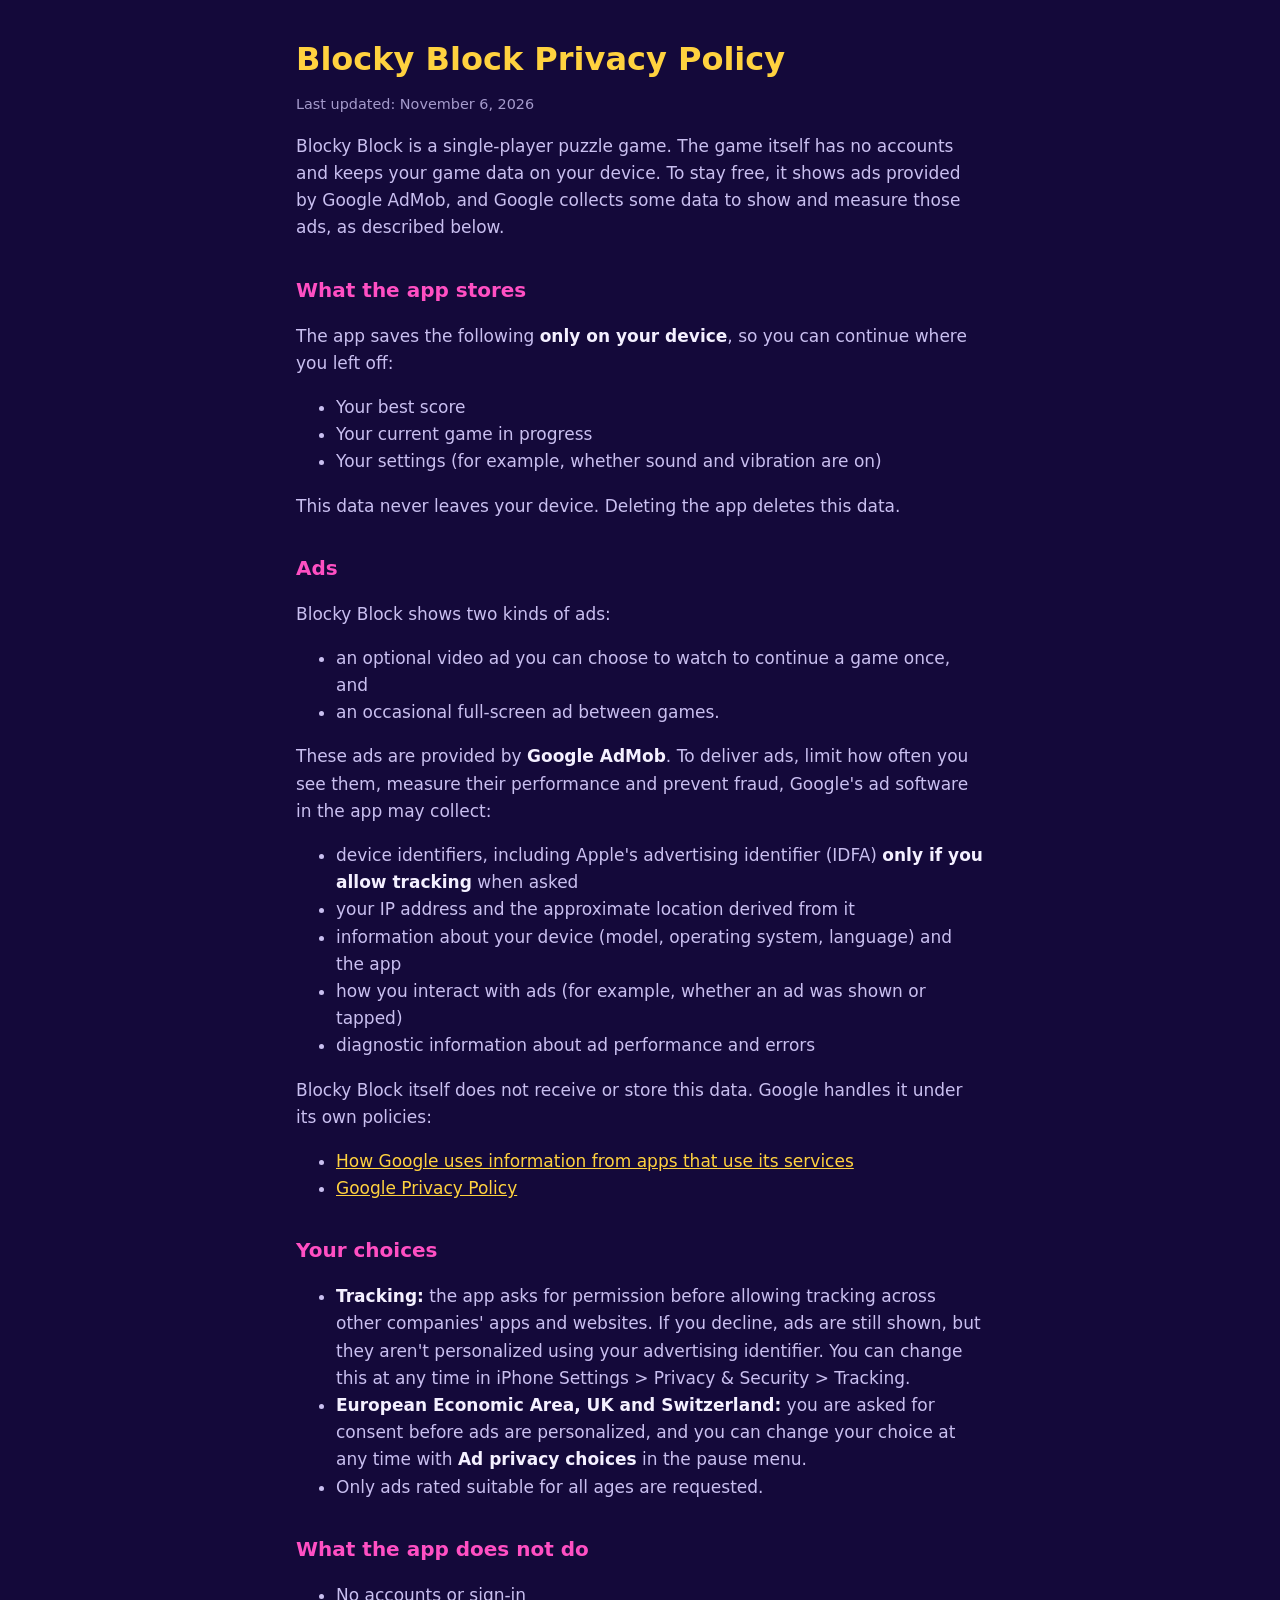
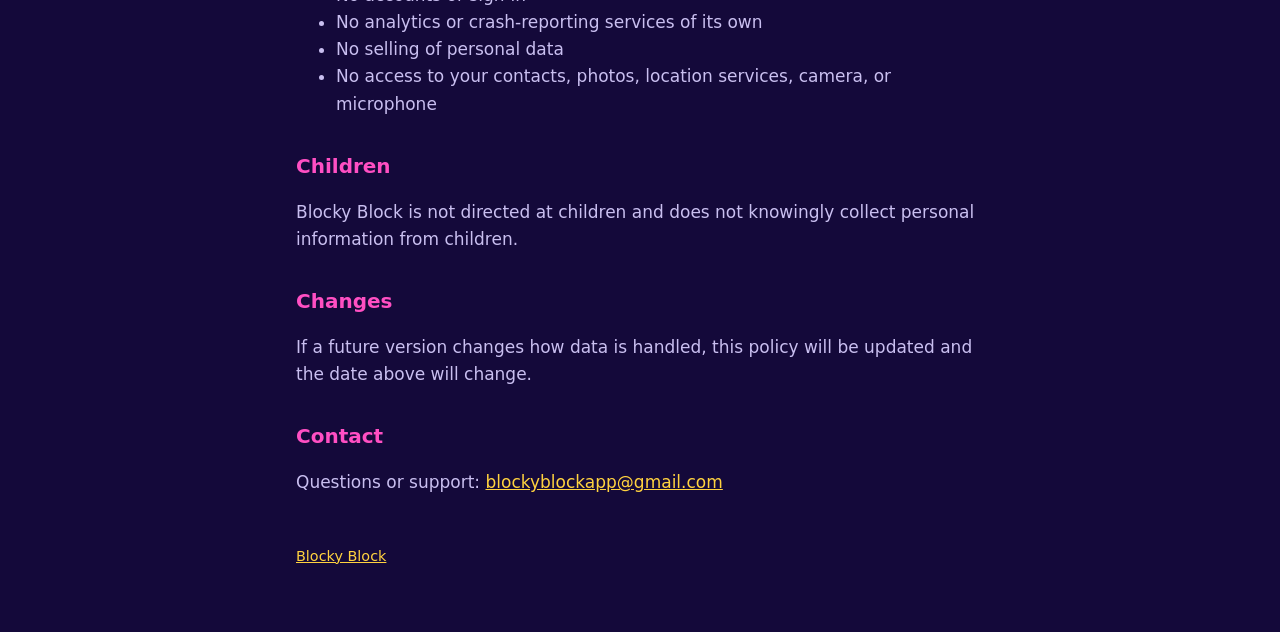
==== privacy.html @ 2774c0d6 "Add files via upload" ====
<!doctype html>
<html lang="en">
<head>
  <meta charset="utf-8">
  <meta name="viewport" content="width=device-width, initial-scale=1">
  <title>Blocky Block Privacy Policy</title>
  <link rel="stylesheet" href="style.css">
</head>
<body>
  <main>
    <h1>Blocky Block Privacy Policy</h1>
    <p class="muted">Last updated: November 6, 2026</p>

    <p>Blocky Block is a single-player puzzle game. The game itself has no accounts and keeps your game data on your device. To stay free, it shows ads provided by Google AdMob, and Google collects some data to show and measure those ads, as described below.</p>

    <h2>What the app stores</h2>
    <p>The app saves the following <strong>only on your device</strong>, so you can continue where you left off:</p>
    <ul>
      <li>Your best score</li>
      <li>Your current game in progress</li>
      <li>Your settings (for example, whether sound and vibration are on)</li>
    </ul>
    <p>This data never leaves your device. Deleting the app deletes this data.</p>

    <h2>Ads</h2>
    <p>Blocky Block shows two kinds of ads:</p>
    <ul>
      <li>an optional video ad you can choose to watch to continue a game once, and</li>
      <li>an occasional full-screen ad between games.</li>
    </ul>
    <p>These ads are provided by <strong>Google AdMob</strong>. To deliver ads, limit how often you see them, measure their performance and prevent fraud, Google's ad software in the app may collect:</p>
    <ul>
      <li>device identifiers, including Apple's advertising identifier (IDFA) <strong>only if you allow tracking</strong> when asked</li>
      <li>your IP address and the approximate location derived from it</li>
      <li>information about your device (model, operating system, language) and the app</li>
      <li>how you interact with ads (for example, whether an ad was shown or tapped)</li>
      <li>diagnostic information about ad performance and errors</li>
    </ul>
    <p>Blocky Block itself does not receive or store this data. Google handles it under its own policies:</p>
    <ul>
      <li><a href="https://policies.google.com/technologies/partner-sites">How Google uses information from apps that use its services</a></li>
      <li><a href="https://policies.google.com/privacy">Google Privacy Policy</a></li>
    </ul>

    <h2>Your choices</h2>
    <ul>
      <li><strong>Tracking:</strong> the app asks for permission before allowing tracking across other companies' apps and websites. If you decline, ads are still shown, but they aren't personalized using your advertising identifier. You can change this at any time in iPhone Settings &gt; Privacy &amp; Security &gt; Tracking.</li>
      <li><strong>European Economic Area, UK and Switzerland:</strong> you are asked for consent before ads are personalized, and you can change your choice at any time with <strong>Ad privacy choices</strong> in the pause menu.</li>
      <li>Only ads rated suitable for all ages are requested.</li>
    </ul>

    <h2>What the app does not do</h2>
    <ul>
      <li>No accounts or sign-in</li>
      <li>No analytics or crash-reporting services of its own</li>
      <li>No selling of personal data</li>
      <li>No access to your contacts, photos, location services, camera, or microphone</li>
    </ul>

    <h2>Children</h2>
    <p>Blocky Block is not directed at children and does not knowingly collect personal information from children.</p>

    <h2>Changes</h2>
    <p>If a future version changes how data is handled, this policy will be updated and the date above will change.</p>

    <h2>Contact</h2>
    <p>Questions or support: <a href="mailto:blockyblockapp@gmail.com">blockyblockapp@gmail.com</a></p>

    <footer><a href="./">Blocky Block</a></footer>
  </main>
</body>
</html>
---- style.css ----
:root {
  --bg: #14093a;
  --card: #22125a;
  --text: #f4f0ff;
  --soft: #c9bff0;
  --gold: #ffd23f;
  --pink: #ff4fc3;
}
* { box-sizing: border-box; }
body {
  margin: 0;
  background: var(--bg);
  color: var(--text);
  font: 17px/1.6 system-ui, -apple-system, "Segoe UI", Roboto, sans-serif;
}
main {
  max-width: 720px;
  margin: 0 auto;
  padding: 40px 16px 64px;
}
h1 { color: var(--gold); font-size: 2rem; line-height: 1.2; margin: 0 0 8px; }
h2 { color: var(--pink); font-size: 1.25rem; margin: 32px 0 8px; }
p, li { color: var(--soft); }
strong { color: var(--text); }
a { color: var(--gold); }
.muted { font-size: 0.9rem; opacity: 0.8; }
.card {
  background: var(--card);
  border-radius: 16px;
  padding: 20px;
  margin: 24px 0;
}
footer { margin-top: 48px; font-size: 0.9rem; color: var(--soft); }
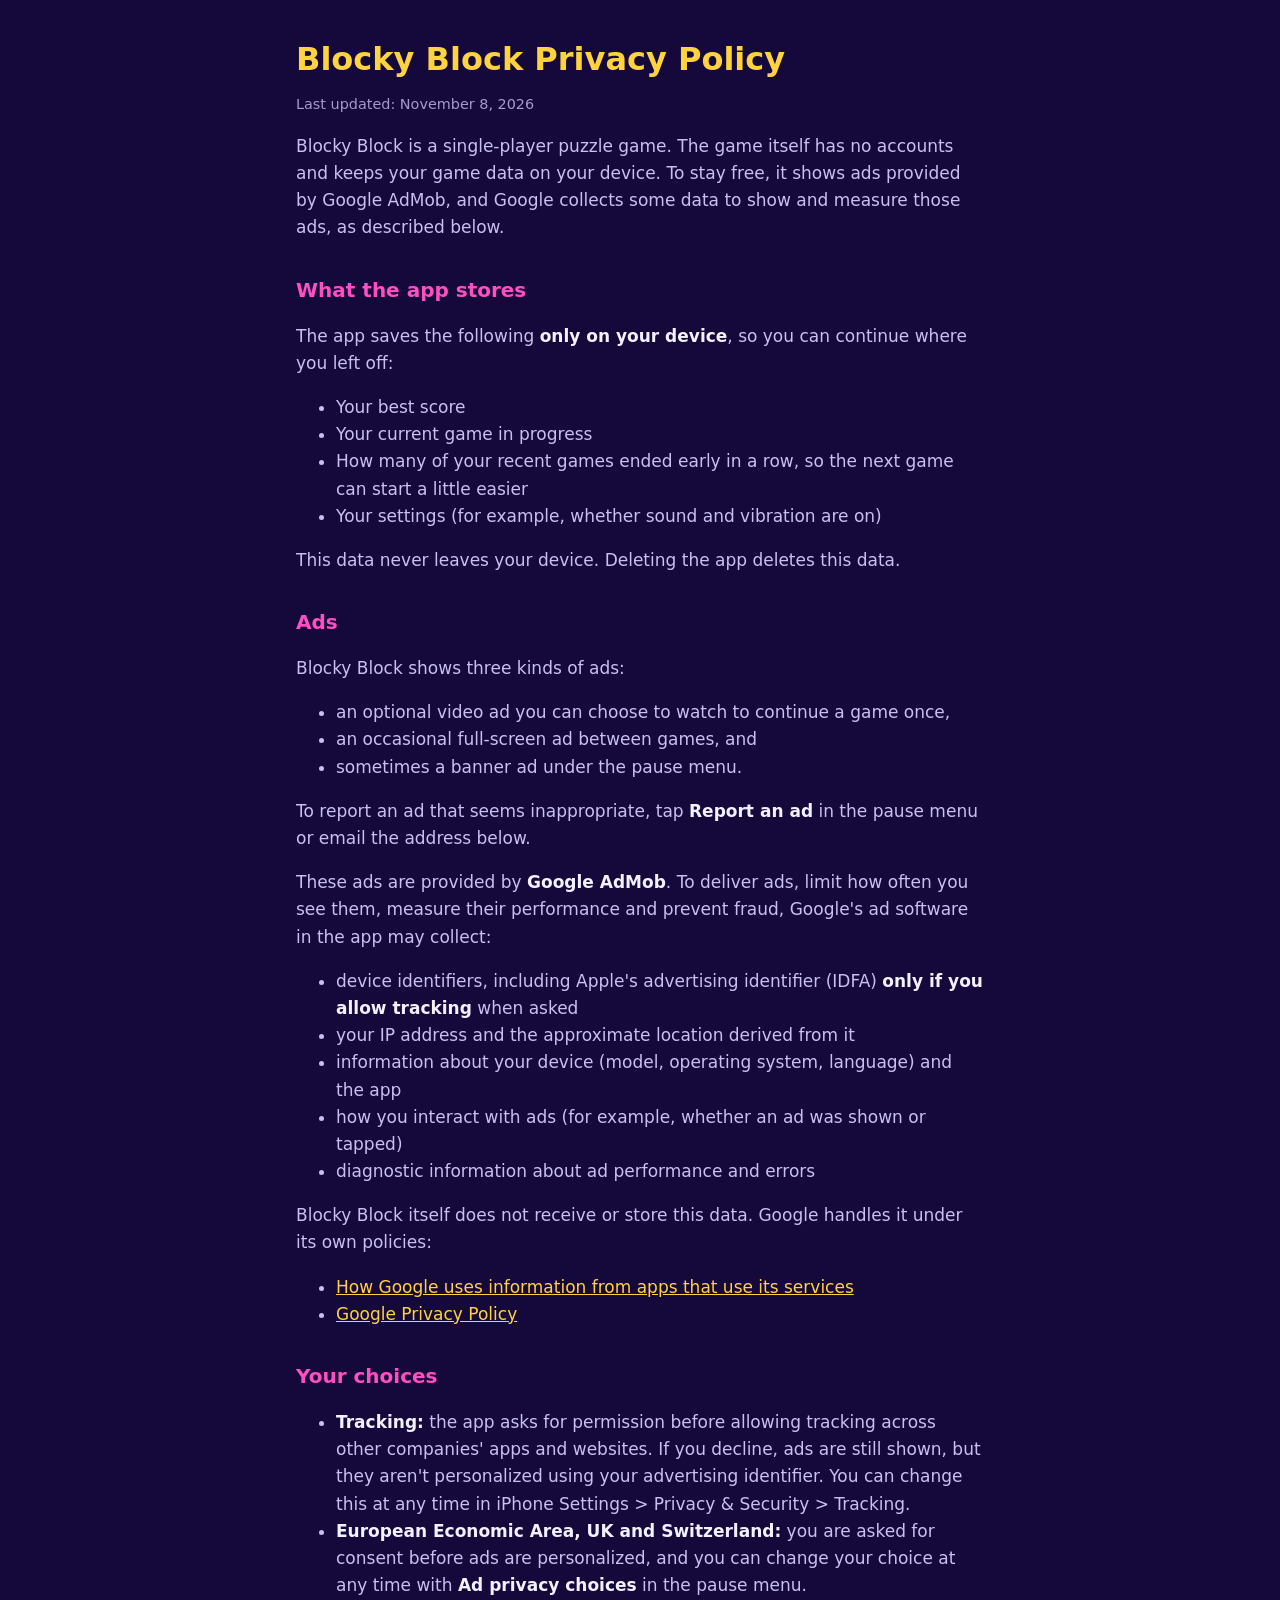
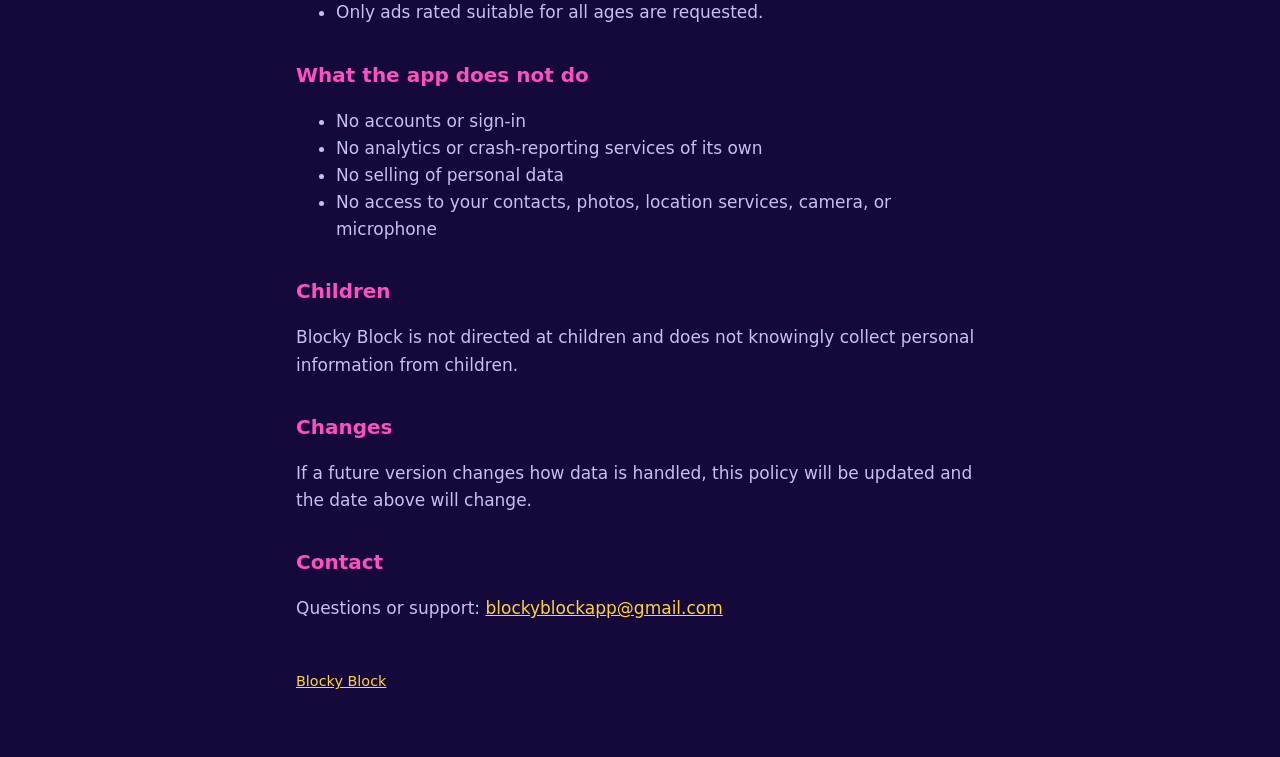
==== commit abc5ea92: "Revise privacy policy details and ad types Updated the last updated date and added new information a" ====
--- a/privacy.html
+++ b/privacy.html
@@ -9,7 +9,7 @@
 <body>
   <main>
     <h1>Blocky Block Privacy Policy</h1>
-    <p class="muted">Last updated: November 6, 2026</p>
+    <p class="muted">Last updated: November 8, 2026</p>
 
     <p>Blocky Block is a single-player puzzle game. The game itself has no accounts and keeps your game data on your device. To stay free, it shows ads provided by Google AdMob, and Google collects some data to show and measure those ads, as described below.</p>
 
@@ -18,16 +18,19 @@
     <ul>
       <li>Your best score</li>
       <li>Your current game in progress</li>
+      <li>How many of your recent games ended early in a row, so the next game can start a little easier</li>
       <li>Your settings (for example, whether sound and vibration are on)</li>
     </ul>
     <p>This data never leaves your device. Deleting the app deletes this data.</p>
 
     <h2>Ads</h2>
-    <p>Blocky Block shows two kinds of ads:</p>
+    <p>Blocky Block shows three kinds of ads:</p>
     <ul>
-      <li>an optional video ad you can choose to watch to continue a game once, and</li>
-      <li>an occasional full-screen ad between games.</li>
+      <li>an optional video ad you can choose to watch to continue a game once,</li>
+      <li>an occasional full-screen ad between games, and</li>
+      <li>sometimes a banner ad under the pause menu.</li>
     </ul>
+    <p>To report an ad that seems inappropriate, tap <strong>Report an ad</strong> in the pause menu or email the address below.</p>
     <p>These ads are provided by <strong>Google AdMob</strong>. To deliver ads, limit how often you see them, measure their performance and prevent fraud, Google's ad software in the app may collect:</p>
     <ul>
       <li>device identifiers, including Apple's advertising identifier (IDFA) <strong>only if you allow tracking</strong> when asked</li>
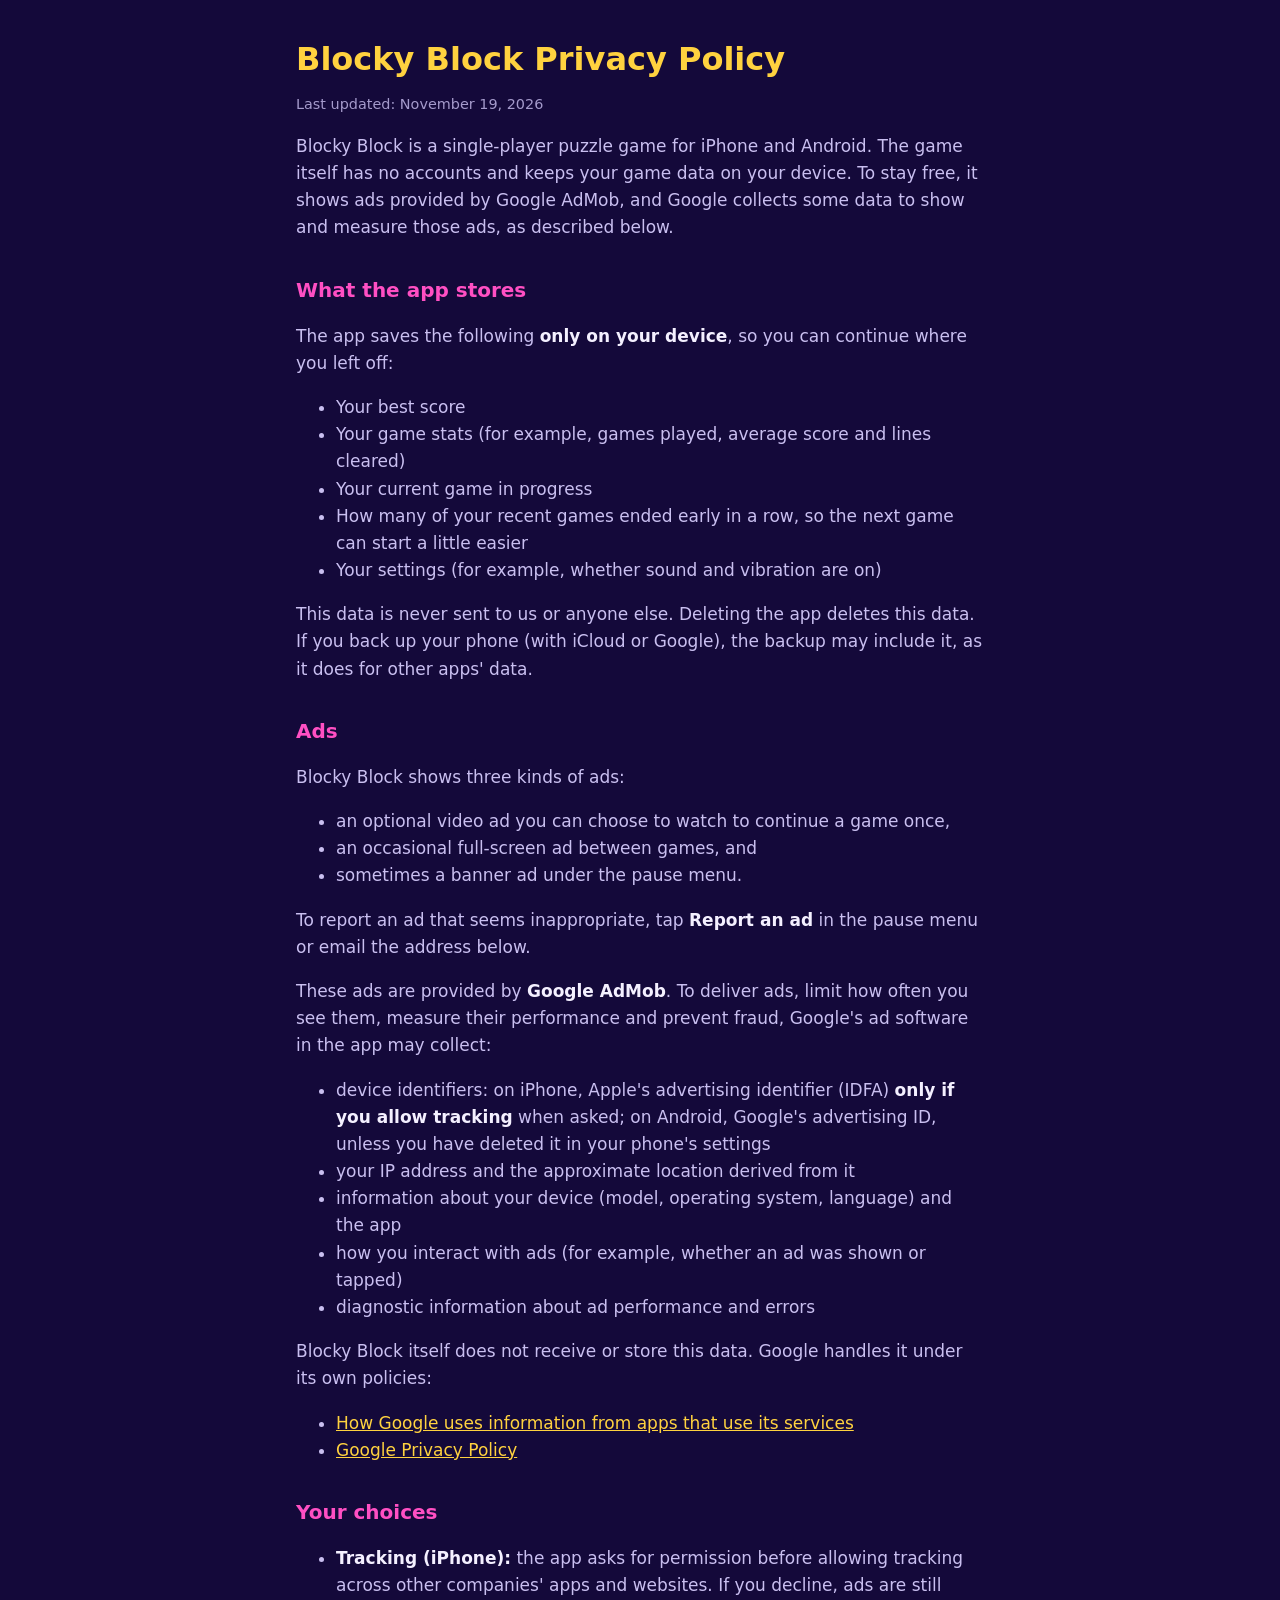
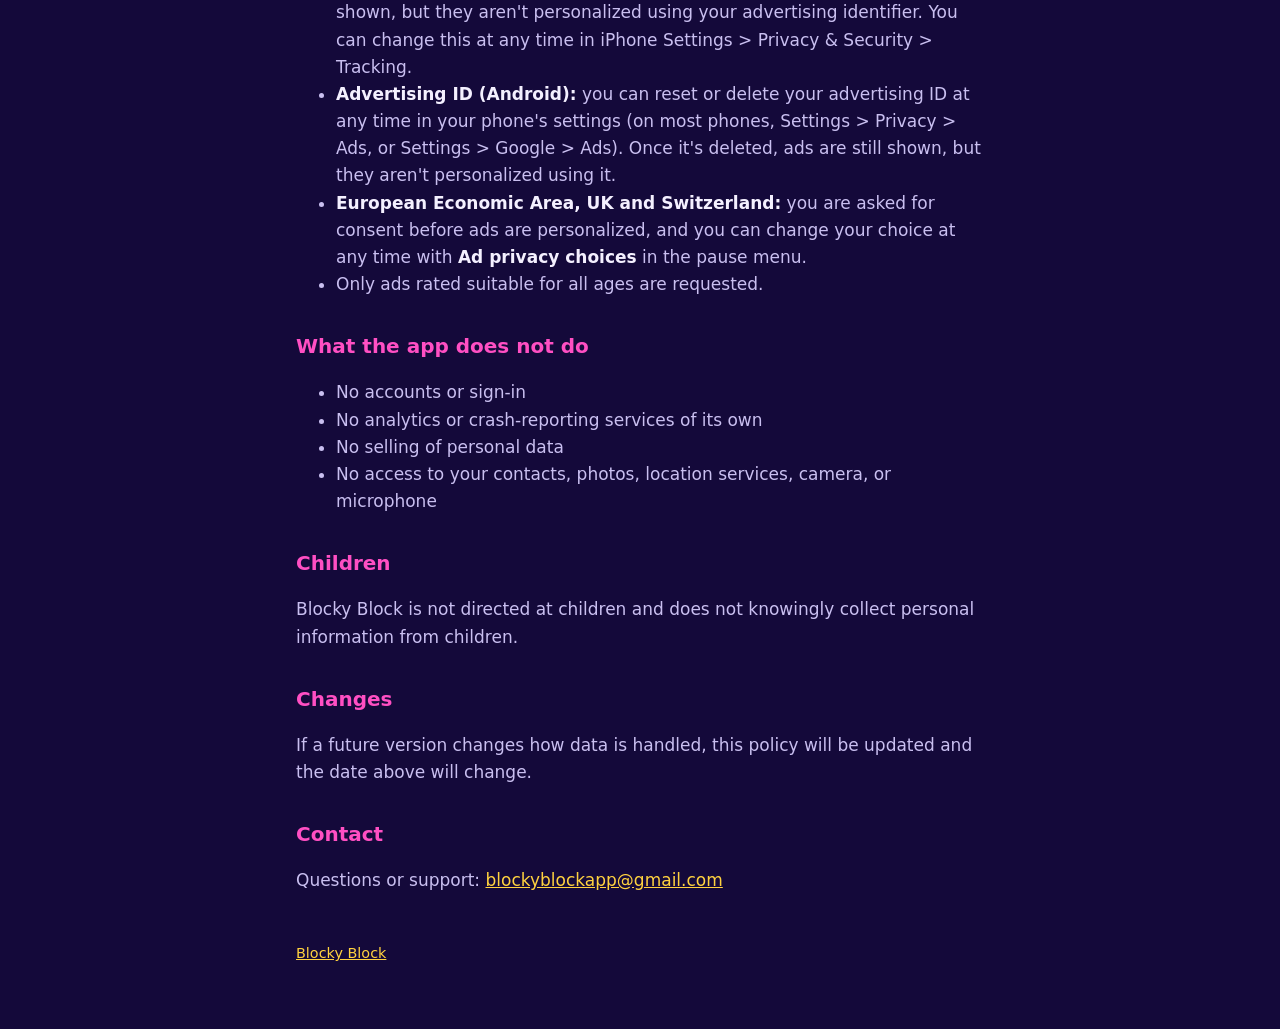
==== commit f64d476e: "docs: update privacy policy for android - match the app's docs/privacy-policy.md (November 19, 2026)" ====
--- a/privacy.html
+++ b/privacy.html
@@ -9,19 +9,20 @@
 <body>
   <main>
     <h1>Blocky Block Privacy Policy</h1>
-    <p class="muted">Last updated: November 8, 2026</p>
+    <p class="muted">Last updated: November 19, 2026</p>
 
-    <p>Blocky Block is a single-player puzzle game. The game itself has no accounts and keeps your game data on your device. To stay free, it shows ads provided by Google AdMob, and Google collects some data to show and measure those ads, as described below.</p>
+    <p>Blocky Block is a single-player puzzle game for iPhone and Android. The game itself has no accounts and keeps your game data on your device. To stay free, it shows ads provided by Google AdMob, and Google collects some data to show and measure those ads, as described below.</p>
 
     <h2>What the app stores</h2>
     <p>The app saves the following <strong>only on your device</strong>, so you can continue where you left off:</p>
     <ul>
       <li>Your best score</li>
+      <li>Your game stats (for example, games played, average score and lines cleared)</li>
       <li>Your current game in progress</li>
       <li>How many of your recent games ended early in a row, so the next game can start a little easier</li>
       <li>Your settings (for example, whether sound and vibration are on)</li>
     </ul>
-    <p>This data never leaves your device. Deleting the app deletes this data.</p>
+    <p>This data is never sent to us or anyone else. Deleting the app deletes this data. If you back up your phone (with iCloud or Google), the backup may include it, as it does for other apps' data.</p>
 
     <h2>Ads</h2>
     <p>Blocky Block shows three kinds of ads:</p>
@@ -33,7 +34,7 @@
     <p>To report an ad that seems inappropriate, tap <strong>Report an ad</strong> in the pause menu or email the address below.</p>
     <p>These ads are provided by <strong>Google AdMob</strong>. To deliver ads, limit how often you see them, measure their performance and prevent fraud, Google's ad software in the app may collect:</p>
     <ul>
-      <li>device identifiers, including Apple's advertising identifier (IDFA) <strong>only if you allow tracking</strong> when asked</li>
+      <li>device identifiers: on iPhone, Apple's advertising identifier (IDFA) <strong>only if you allow tracking</strong> when asked; on Android, Google's advertising ID, unless you have deleted it in your phone's settings</li>
       <li>your IP address and the approximate location derived from it</li>
       <li>information about your device (model, operating system, language) and the app</li>
       <li>how you interact with ads (for example, whether an ad was shown or tapped)</li>
@@ -47,7 +48,8 @@
 
     <h2>Your choices</h2>
     <ul>
-      <li><strong>Tracking:</strong> the app asks for permission before allowing tracking across other companies' apps and websites. If you decline, ads are still shown, but they aren't personalized using your advertising identifier. You can change this at any time in iPhone Settings &gt; Privacy &amp; Security &gt; Tracking.</li>
+      <li><strong>Tracking (iPhone):</strong> the app asks for permission before allowing tracking across other companies' apps and websites. If you decline, ads are still shown, but they aren't personalized using your advertising identifier. You can change this at any time in iPhone Settings &gt; Privacy &amp; Security &gt; Tracking.</li>
+      <li><strong>Advertising ID (Android):</strong> you can reset or delete your advertising ID at any time in your phone's settings (on most phones, Settings &gt; Privacy &gt; Ads, or Settings &gt; Google &gt; Ads). Once it's deleted, ads are still shown, but they aren't personalized using it.</li>
       <li><strong>European Economic Area, UK and Switzerland:</strong> you are asked for consent before ads are personalized, and you can change your choice at any time with <strong>Ad privacy choices</strong> in the pause menu.</li>
       <li>Only ads rated suitable for all ages are requested.</li>
     </ul>
